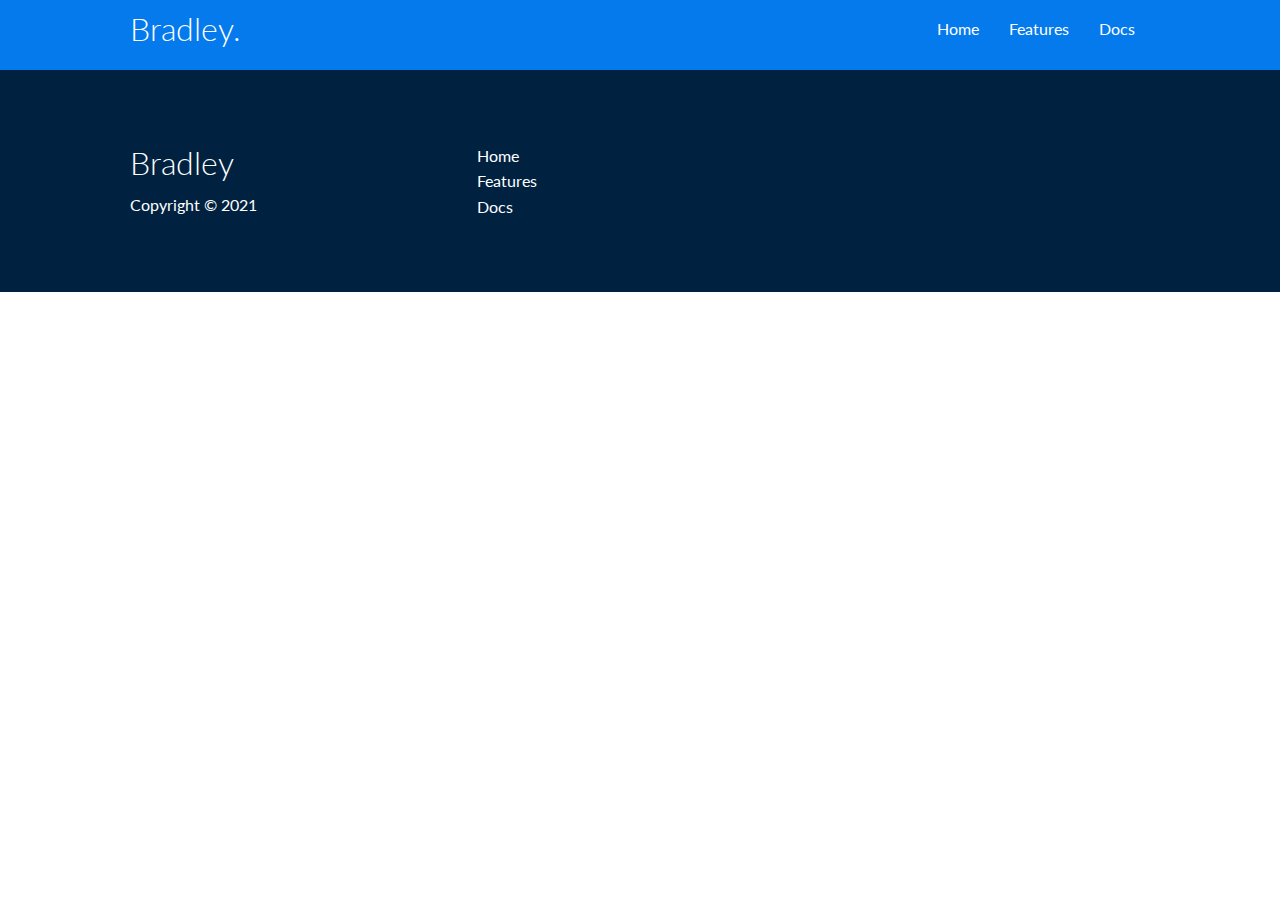
==== docs.html @ 5872f14b "Finished home page" ====
<!DOCTYPE html>
<html lang="en">
<head>
    <meta charset="UTF-8">
    <meta name="viewport" content="width=device-width, initial-scale=1.0">
    <link rel="stylesheet" href="https://cdnjs.cloudflare.com/ajax/libs/font-awesome/5.15.1/css/all.min.css" integrity="sha512-+4zCK9k+qNFUR5X+cKL9EIR+ZOhtIloNl9GIKS57V1MyNsYpYcUrUeQc9vNfzsWfV28IaLL3i96P9sdNyeRssA==" crossorigin="anonymous" />
    <link rel="stylesheet" href="css/utilities.css">
    <link rel="stylesheet" href="css/style.css">
    <title>Bradley | Cloud Hosting For Everyone</title>
</head>
<body>
    <!-- Navbar -->
    <div class="navbar">
        <div class="container flex">
            <h1 class="logo">Bradley.</h1>
            <nav>
                <ul>
                    <li><a href="index.html">Home</a></li>
                    <li><a href="features.html">Features</a></li>
                    <li><a href="docs.html">Docs</a></li>
                </ul>
            </nav>
        </div>
    </div>
    

<!-- Footer -->
<footer class="footer bg-dark py-5">
<div class="container grid grid-3">
    <div>
        <h1>Bradley</h1>
        <p>Copyright &copy; 2021</p>
    </div>
    <nav>
        <ul>
            <li><a href="index.html">Home</a></li>
            <li><a href="features.html">Features</a></li>
            <li><a href="docs.html">Docs</a></li>
        </ul>
    </nav>
    <div class="social">
        <a href="#"><i class="fab fa-github fa-2x"></i></a>
        <a href="#"><i class="fab fa-facebook fa-2x"></i></a>
        <a href="#"><i class="fab fa-instagram fa-2x"></i></a>
        <a href="#"><i class="fab fa-twitter fa-2x"></i></a>
    </div>
</div>
</footer>
</html>
---- css/utilities.css ----
.container {
  max-width: 1100px;
  margin: 0 auto;
  overflow: auto;
  padding: 0 40px;
}

.card {
  background-color: #fff;
  color: #333;
  border-radius: 10px;
  box-shadow: 0 3px 10px rgba(0, 0, 0, 0.2);
  padding: 20px;
  margin: 10px;
}

.btn {
  display: inline-block;
  padding: 10px 30px;
  cursor: pointer;
  background: var(--primary-color);
  color: #fff;
  border: none;
  border-radius: 5px;
}

.btn-outline {
  background-color: transparent;
  border: 1px #fff solid;
}

.btn:hover {
  transform: scale(0.98);
}

/* Backgrounds & colored buttons */
.bg-primary, 
.btn-primary{
  background-color: var(--primary-color);
  color: #fff;
}

.bg-secondary, 
.btn-secondary{
  background-color: var(--secondary-color);
  color: #fff;
}

.bg-dark,
.btn-dark {
  background-color: var(--dark-color);
  color: #fff;
}

.bg-primary a,
.btn-primary a,
.bg-secondary a,
.btn-secondary a,
.bg-dark a,
.btn-dark a {
  color: #fff
}

.bg-light, 
.btn-light{
  background-color: var(--light-color);
  color: #333;
}

/* Text sizes */
.lead {
  font-size: 20px;
}

.sm {
  font-size: 1rem;
}

.md {
  font-size: 2rem;
}

.lg {
  font-size: 3rem;
}

.xl {
  font-size: 4rem;
}

.text-center {
  text-align: center;
}

.flex {
    display: flex;
    justify-content: center;
    align-items: center;
}

.grid {
  display: grid;
  grid-template-columns: repeat(2, 1fr);
  gap: 20px;
  justify-content: center;
  align-items: center;
  height: 100%;
}

.grid-3 {
  grid-template-columns: repeat(3, 1fr);
}

/* Margin */
.my-1 {
  margin: 1rem 0;
}

.my-2 {
  margin: 1.5rem 0;
}

.my-3 {
  margin: 2rem 0;
}

.my-4 {
  margin: 3rem 0;
}

.my-5 {
  margin: 4rem 0;
}

.m-1 {
  margin: 1rem;
}

.m-2 {
  margin: 1.5rem;
}

.m-3 {
  margin: 2rem;
}

.m-4 {
  margin: 3rem;
}

.m-5 {
  margin: 4rem;
}

/* Margin */
.my-1 {
  margin: 1rem 0;
}

.my-2 {
  margin: 1.5rem 0;
}

.my-3 {
  margin: 2rem 0;
}

.my-4 {
  margin: 3rem 0;
}

.my-5 {
  margin: 4rem 0;
}

.m-1 {
  margin: 1rem;
}

.m-2 {
  margin: 1.5rem;
}

.m-3 {
  margin: 2rem;
}

.m-4 {
  margin: 3rem;
}

.m-5 {
  margin: 4rem;
}

/* Padding */
.py-1 {
  padding: 1rem 0;
}

.py-2 {
  padding: 1.5rem 0;
}

.py-3 {
  padding: 2rem 0;
}

.py-4 {
  padding: 3rem 0;
}

.py-5 {
  padding: 4rem 0;
}

.p-1 {
  padding: 1rem;
}

.p-2 {
  padding: 1.5rem;
}

.p-3 {
  padding: 2rem;
}

.p-4 {
  padding: 3rem;
}

.p-5 {
  padding: 4rem;
}
---- css/style.css ----
@import url('https://fonts.googleapis.com/css2?family=Lato:wght@300&display=swap');

:root {
  --primary-color: #047aed;
  --secondary-color: #1c3fa8;
  --dark-color: #002240;
  --light-color: #f4f4f4;
}

* {
  box-sizing: border-box;
  padding: 0;
  margin: 0;
}

body {
  font-family: 'Lato', sans-serif;
  color: #333;
  line-height: 1.6;
}

ul {
    list-style-type: none;

}

a {
    text-decoration: none;
    color: #333;
}

h1,
h2 {
    font-weight: 300;
    line-height: 1.2;
    margin: 10px 0;

}


p {
    margin: 10px 0;
}

img {
    width: 100%;
}

/* Nabar */
.navbar {
    background-color: var(--primary-color);
    color: #fff;
    height: 70px;

}

.navbar ul {
    display: flex;
}

.navbar a {
    color: #fff;
    padding: 10px;
    margin: 0 5px;
}

.navbar a:hover {
    border-bottom: 2px #fff solid;
}

.navbar .flex {
    justify-content: space-between;
}

/* Showcase */
.showcase {
  height: 400px;
  background-color: var(--primary-color);
  color: #fff;
  position: relative;
}

.showcase h1 {
  font-size: 40px;
}

.showcase p {
  margin: 20px 0;
}

.showcase .grid {
  overflow: visible;
  grid-template-columns: 55% auto;
  gap: 30px;
}

.showcase-form {
  position: relative;
  top: 60px;
  height: 350px;
  width: 400px;
  padding: 40px;
  z-index: 100;
  justify-self: flex-end;
}

.showcase-form .form-control {
  margin: 30px 0;
}

.showcase-form input[type='text'],
.showcase-form input[type='email'] {
  border: 0;
  border-bottom: 1px solid #b4becb;
  width: 100%;
  padding: 3px;
  font-size: 16px;
}

.showcase-form input:focus {
  outline: none;
}

.showcase::before,
.showcase::after {
  content: '';
  position: absolute;
  height: 100px;
  bottom: -70px;
  right: 0;
  left: 0;
  background: #fff;
  transform: skewY(-3deg);
  -webkit-transform: skewY(-3deg);
  -moz-transform: skewY(-3deg);
  -ms-transform: skewY(-3deg);
}

/* Stats */
.stats {
  padding-top: 100px;
}

.stats-heading {
  max-width: 500px;
  margin: auto;
}

.stats .grid h3 {
  font-size: 35px
}

.stats .grid p {
  font-size: 20px;
  font-weight: bold;
}

/* Cli */
.cli .grid {
  grid-template-columns: repeat(3, 1fr);
  grid-template-rows: repeat(2, 1fr);
}

.cli .grid > *:first-child {
  grid-column: 1 / span 2;
  grid-row: 1 / span 2;
}

/* Cloud */
.cloud .grid {
  grid-template-columns: 4fr, 3fr;
}

/* Languages */

.languages .flex {
  flex-wrap: wrap;
}

.languages .card {
  text-align: center;
  margin: 18px 10px 40px;
  transition: transform 0.2s ease-in;
}

.languages .card h4 {
  font-size: 20px;
  margin-bottom: 10px;
}

.languages .card:hover {
  transform: translateY(-15px);
}

/* Footer */
.footer .social a {
  margin: 0 10px;
}

/* Tablets and under */
@media(max-width: 901px) {
  .grid,
  .showcase .grid,
  .stats .grid,
  .clu .grid,
  .cloud .grid {
      grid-template-columns: 1fr;
      grid-template-rows: 1fr;
  }

  .showcase {
    height: auto;
  }

  .showcase-text {
    text-align: center;
    margin-top: 40px;
  }

  .showcase-form {
    justify-self: center;
    margin: auto;
  }


/* Mobile */
@media (max-width: 500px) {
  .navbar {
    height: 110px;
  }

  .navbar .flex {
    flex-direction: column;
  }

  .navbar ul {
    padding: 10px;
    background-color: rgba(0,0,0,0.1);
  }

  .showcase-form {
  width: 300px;
  }
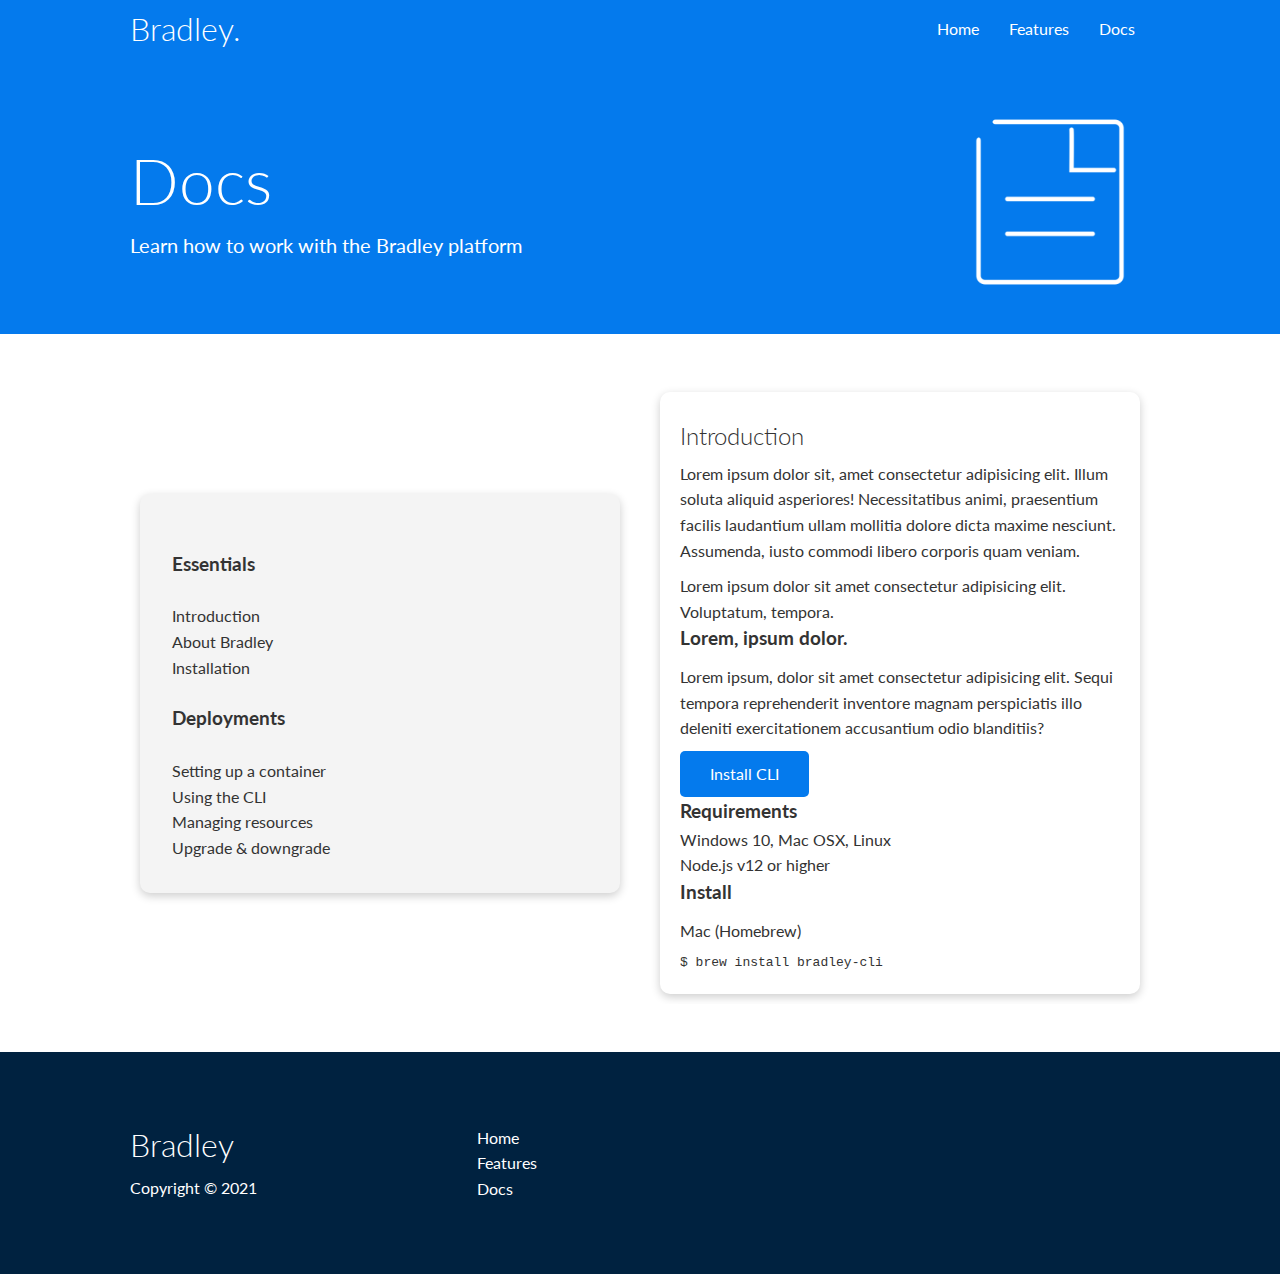
==== commit 3eb88468: "Finished features & started docs html" ====
--- a/docs.html
+++ b/docs.html
@@ -22,7 +22,74 @@
             </nav>
         </div>
     </div>
-    
+
+  <!-- Head -->
+  <section class="docs-head bg-primary py-3">
+    <div class="container grid">
+        <div>
+            <h1 class="xl">Docs</h1>
+            <p class="lead">
+                Learn how to work with the Bradley platform
+            </p>
+        </div>
+        <img src="images/docs.png" alt="">
+    </div>
+</section>
+
+<!-- Docs Main -->
+<section class="docs-main my-4">
+    <div class="container grid">
+        <div class="card bg-light p-3">
+            <h3 class="my-2">Essentials</h3>
+            <nav>
+                <ul>
+                    <li><a href="#"></a>Introduction</li>
+                    <li><a href="#"></a>About Bradley</li>
+                    <li><a href="#"></a>Installation</li>
+                </ul>
+            </nav>
+
+            <h3 class="my-2">Deployments</h3>
+            <nav>
+                <ul>
+                    <li><a href="#"></a>Setting up a container</li>
+                    <li><a href="#"></a>Using the CLI</li>
+                    <li><a href="#"></a>Managing resources</li>
+                    <li><a href="#"></a>Upgrade & downgrade</li>
+                </ul>
+            </nav>
+        </div>
+        <div class="card">
+        <h2>Introduction</h2>
+        <p>Lorem ipsum dolor sit, amet consectetur adipisicing elit. 
+            Illum soluta aliquid asperiores! Necessitatibus animi, 
+            praesentium facilis laudantium ullam mollitia dolore dicta 
+            maxime nesciunt. Assumenda, iusto commodi libero corporis 
+            quam veniam.</p>
+
+            <div class="alert alert-success">
+                <i class="fas fa-info"></i>Lorem ipsum dolor sit amet consectetur 
+                adipisicing elit. Voluptatum, tempora.
+            </div>
+
+            <h3>Lorem, ipsum dolor.</h3>
+            <p>Lorem ipsum, dolor sit amet consectetur adipisicing elit. 
+                Sequi tempora reprehenderit inventore magnam perspiciatis 
+                illo deleniti exercitationem accusantium odio blanditiis?</p>
+                <a href="#" class="btn btn-primary">Install CLI</a>
+
+                <h3>Requirements</h3>
+                <ul>
+                    <li>Windows 10, Mac OSX, Linux</li>
+                    <li>Node.js v12 or higher</li>
+                </ul>
+
+                <h3>Install</h3>
+                <p>Mac (Homebrew)</p>
+                <pre><code>$ brew install bradley-cli</code></pre>
+    </div>
+</section>
+ 
 
 <!-- Footer -->
 <footer class="footer bg-dark py-5">
--- a/css/style.css
+++ b/css/style.css
@@ -46,7 +46,7 @@
     width: 100%;
 }
 
-/* Nabar */
+/* Navbar */
 .navbar {
     background-color: var(--primary-color);
     color: #fff;
@@ -192,13 +192,36 @@
   transform: translateY(-15px);
 }
 
-/* Footer */
-.footer .social a {
-  margin: 0 10px;
+/* Features */
+.features-head img,
+.docs-head img {
+  width: 200px;
+  justify-self: flex-end;
+}
+
+.features-sub-head img {
+  width: 300px;
+  justify-self: flex-end;
+}
+
+.features-main .card > i {
+  margin-right: 20px;
+}
+
+.features-main .grid {
+  padding: 30px;
+}
+
+.features-main .grid > *:first-child {
+  grid-column: 1 / span 3;
+}
+
+.features-main .grid > *:nth-child(2) {
+  grid-column: 1 / span 2;
 }
 
 /* Tablets and under */
-@media(max-width: 901px) {
+@media(max-width: 768px) {
   .grid,
   .showcase .grid,
   .stats .grid,
@@ -239,5 +262,5 @@
   }
 
   .showcase-form {
-  width: 300px;
-  }
+    width: 300px;
+  }
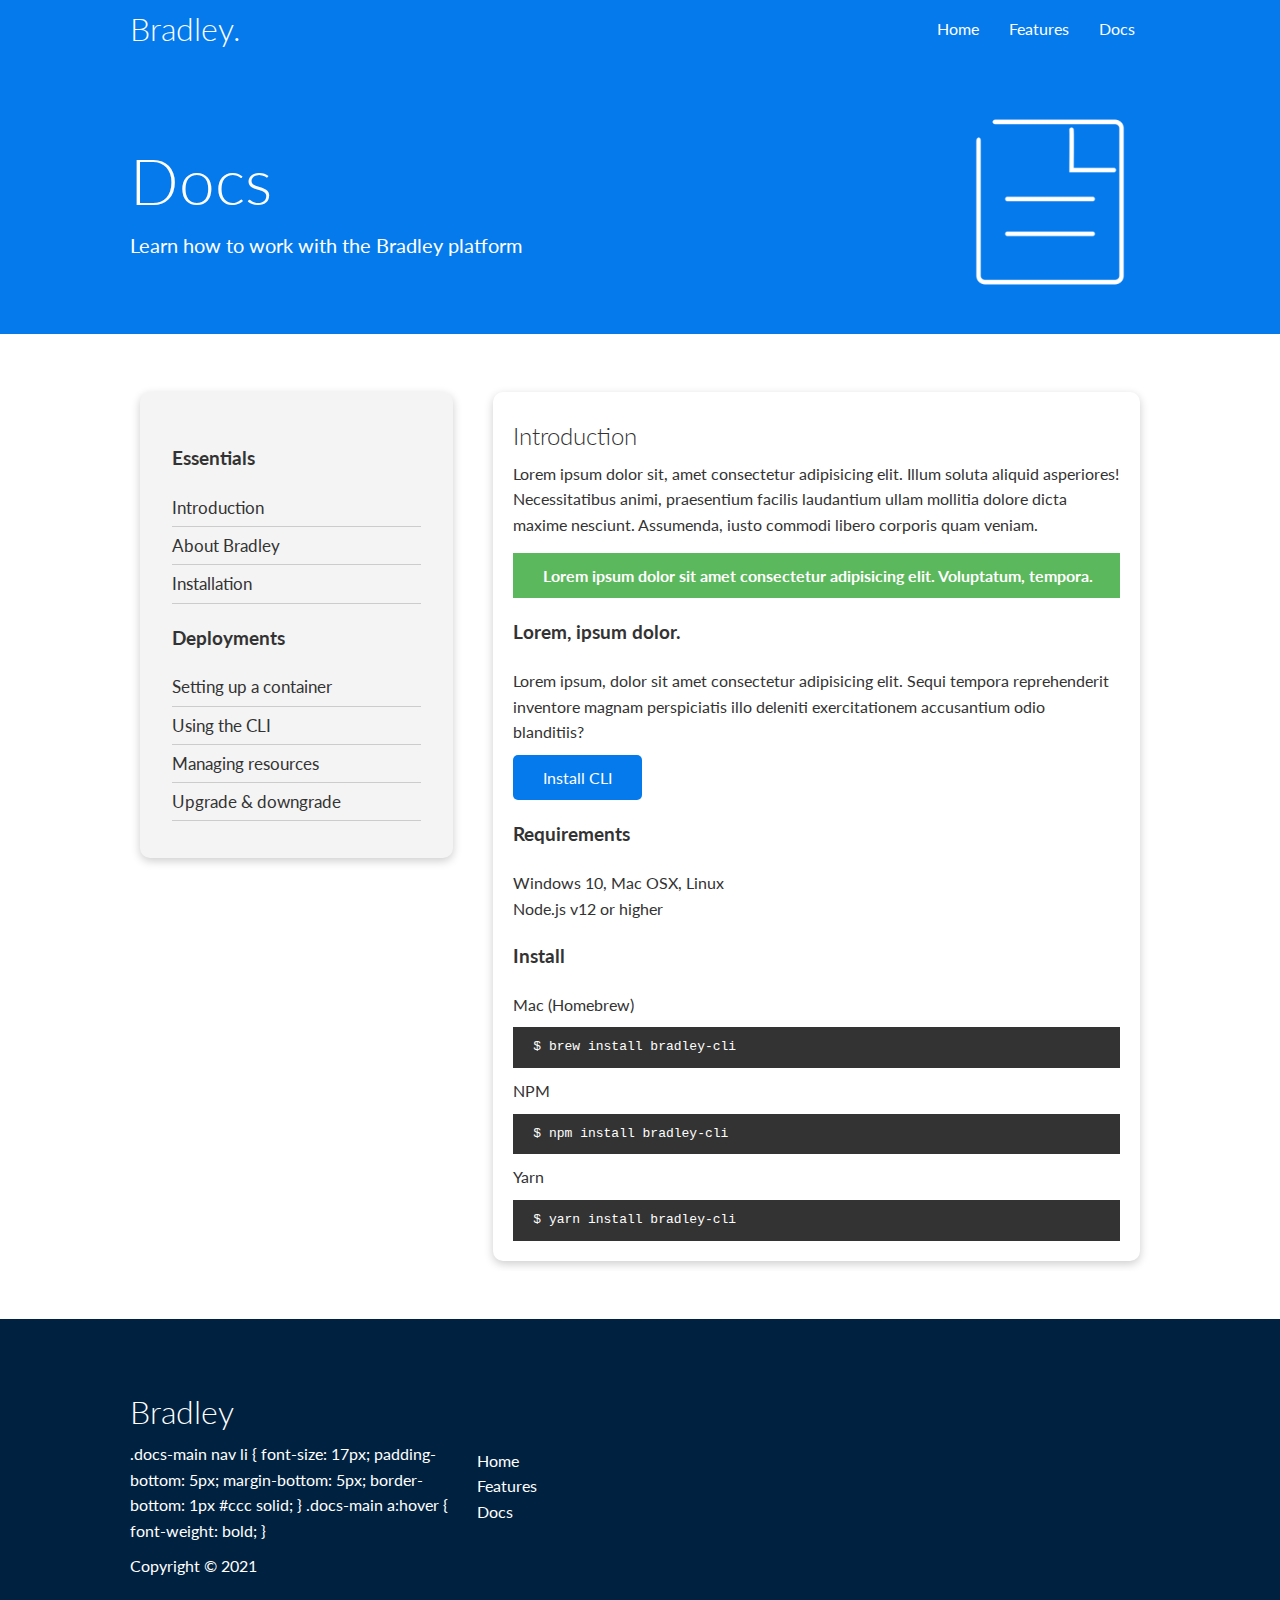
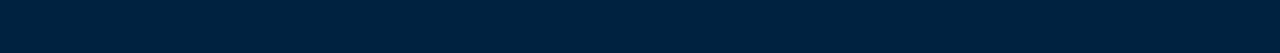
==== commit 3acbb77a: "Made site responsive" ====
--- a/docs.html
+++ b/docs.html
@@ -43,7 +43,7 @@
             <h3 class="my-2">Essentials</h3>
             <nav>
                 <ul>
-                    <li><a href="#"></a>Introduction</li>
+                    <li><a class="text-primary" href="#"></a>Introduction</li>
                     <li><a href="#"></a>About Bradley</li>
                     <li><a href="#"></a>Installation</li>
                 </ul>
@@ -87,7 +87,13 @@
                 <h3>Install</h3>
                 <p>Mac (Homebrew)</p>
                 <pre><code>$ brew install bradley-cli</code></pre>
-    </div>
+                <p>NPM</p>
+                <pre><code>$ npm install bradley-cli</code></pre>
+                <p>Yarn</p>
+                <pre><code>$ yarn install bradley-cli</code></pre>
+
+            </div>
+        </div>
 </section>
  
 
@@ -95,7 +101,16 @@
 <footer class="footer bg-dark py-5">
 <div class="container grid grid-3">
     <div>
-        <h1>Bradley</h1>
+        <h1>Bradley</h1>.docs-main nav li {
+            font-size: 17px;
+            padding-bottom: 5px;
+            margin-bottom: 5px;
+            border-bottom: 1px #ccc solid;
+          }
+          
+          .docs-main a:hover {
+            font-weight: bold;
+          }
         <p>Copyright &copy; 2021</p>
     </div>
     <nav>
--- a/css/utilities.css
+++ b/css/utilities.css
@@ -52,6 +52,12 @@
   color: #fff;
 }
 
+.bg-light, 
+.btn-light{
+  background-color: var(--light-color);
+  color: #333;
+}
+
 .bg-primary a,
 .btn-primary a,
 .bg-secondary a,
@@ -61,10 +67,24 @@
   color: #fff
 }
 
-.bg-light, 
-.btn-light{
-  background-color: var(--light-color);
-  color: #333;
+/* Text Colors */
+.text-primary {
+  color: var(--primary-color);
+  
+}
+
+.text-secondary {
+  color: var(--secondary-color);
+}
+
+.text-dark {
+  color: var(--dark-color);
+  
+}
+
+.text-light {
+  color: var(--light-color);
+  
 }
 
 /* Text sizes */
@@ -111,6 +131,28 @@
   grid-template-columns: repeat(3, 1fr);
 }
 
+/* Alert */
+.alert {
+  background: var(--light-color);
+  padding: 10px 20px;
+  font-weight: bold;
+  margin: 15px 0;
+}
+
+.alert i {
+  margin-right: 10px;
+}
+
+.alert-success {
+  background-color: var(--success-color);
+  color: white;
+}
+
+.alert-error {
+  background-color: var(--error-color);
+  color: white;
+}
+
 /* Margin */
 .my-1 {
   margin: 1rem 0;
--- a/css/style.css
+++ b/css/style.css
@@ -5,6 +5,8 @@
   --secondary-color: #1c3fa8;
   --dark-color: #002240;
   --light-color: #f4f4f4;
+  --success-color: #5cb85c;
+  --error-color: #d9534f;
 }
 
 * {
@@ -44,6 +46,13 @@
 
 img {
     width: 100%;
+}
+
+code, 
+pre {
+  background: #333;
+  color: white;
+  padding: 10px;
 }
 
 /* Navbar */
@@ -220,13 +229,45 @@
   grid-column: 1 / span 2;
 }
 
+/* Docs */
+.docs-main h3 {
+  margin: 20px 0;
+}
+
+.docs-main .grid {
+  grid-template-columns: 1fr 2fr;
+  align-items: flex-start;
+}
+
+.docs-main nav li {
+  font-size: 17px;
+  padding-bottom: 5px;
+  margin-bottom: 5px;
+  border-bottom: 1px #ccc solid;
+}
+
+.docs-main a:hover {
+  font-weight: bold;
+}.docs-main nav li {
+  font-size: 17px;
+  padding-bottom: 5px;
+  margin-bottom: 5px;
+  border-bottom: 1px #ccc solid;
+}
+
+.docs-main a:hover {
+  font-weight: bold;
+}
+
 /* Tablets and under */
 @media(max-width: 768px) {
   .grid,
   .showcase .grid,
   .stats .grid,
-  .clu .grid,
-  .cloud .grid {
+  .cli .grid,
+  .cloud .grid 
+  .features-main .grid,
+  .docs-main .grid {
       grid-template-columns: 1fr;
       grid-template-rows: 1fr;
   }
@@ -243,6 +284,28 @@
   .showcase-form {
     justify-self: center;
     margin: auto;
+  }
+
+  .cli .grid > *:first-child {
+    grid-column: 1;
+    grid-row: 1;
+  }
+
+  .features-head,
+  .features-sub-head,
+  .docs-head {
+    text-align: center;
+  }
+
+  .features-head img,
+  .features-sub-head img,
+  .docs-head img {
+    justify-self: center;
+  }
+
+  .features-main .grid > *:first-child,
+  .features-main .grid > *:nth-child(2) {
+    grid-column: 1;
   }
 
 
@@ -263,4 +326,4 @@
 
   .showcase-form {
     width: 300px;
-  }
+  }